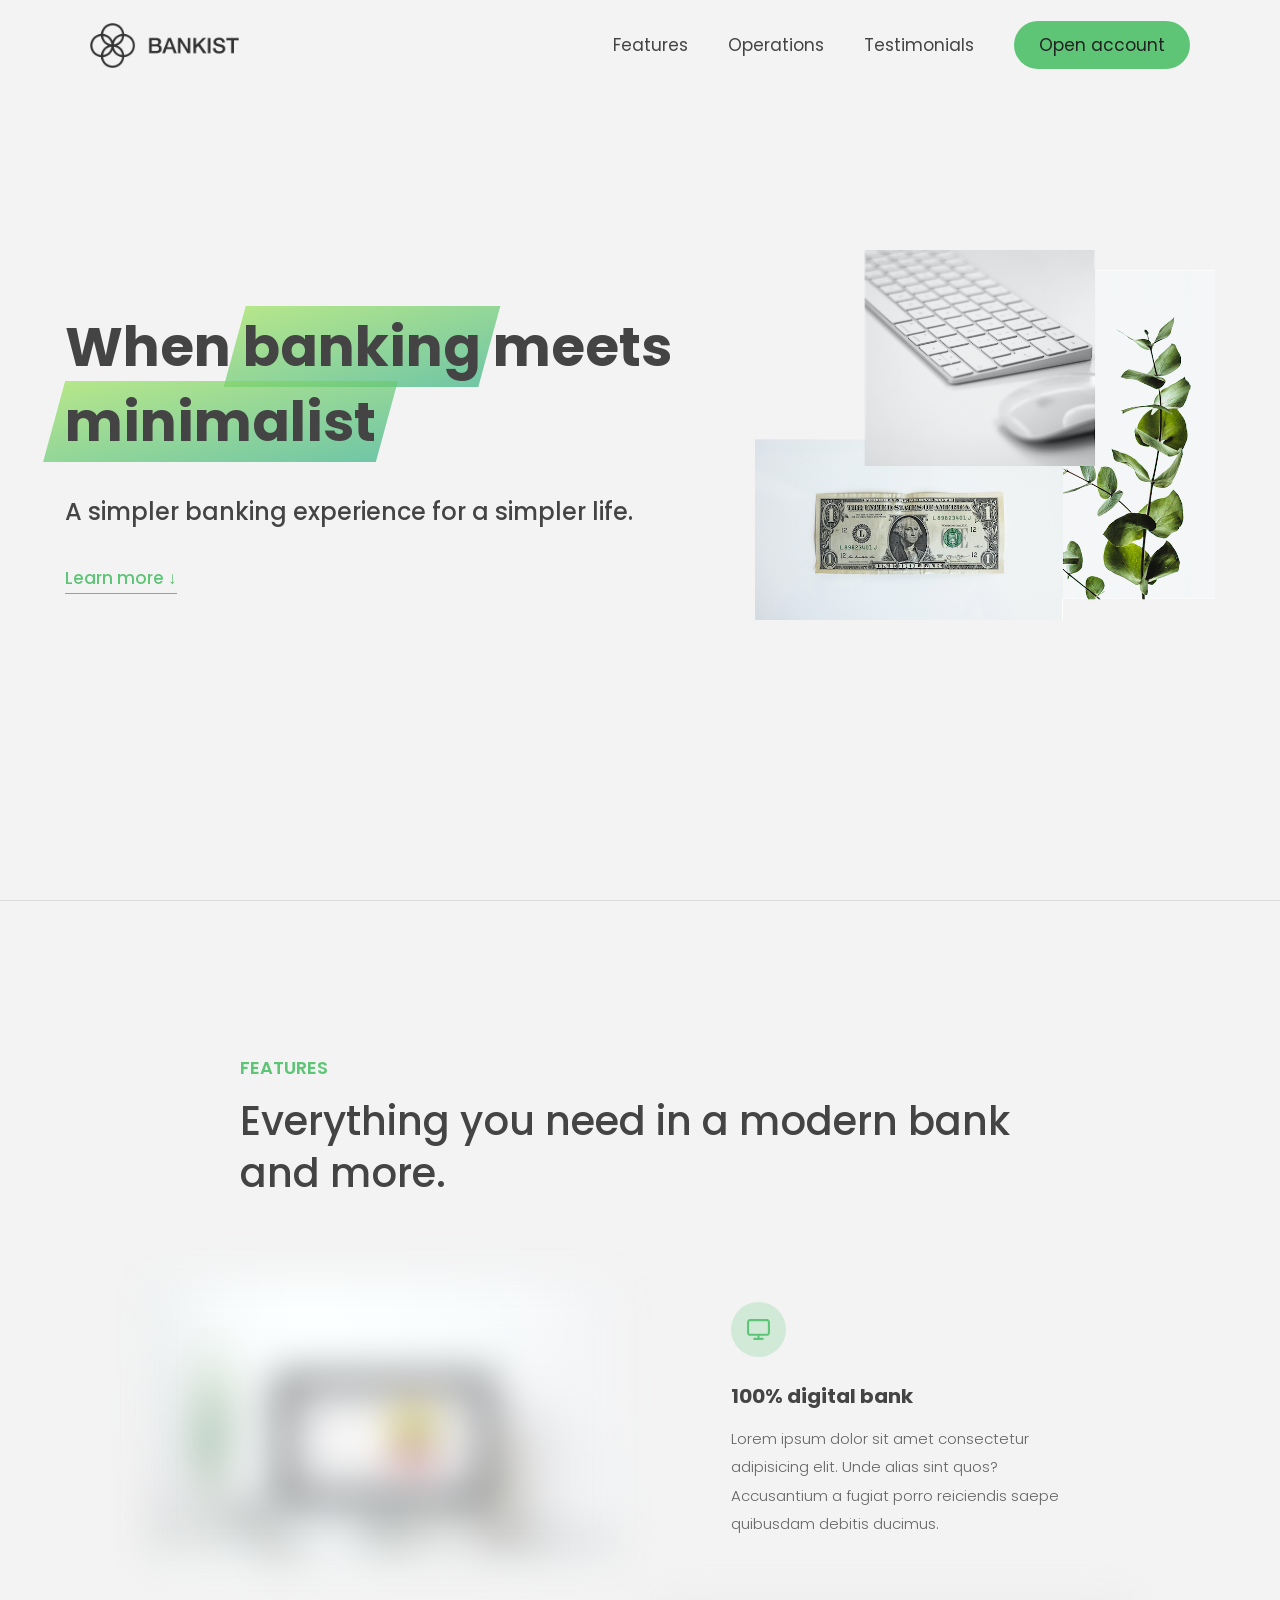
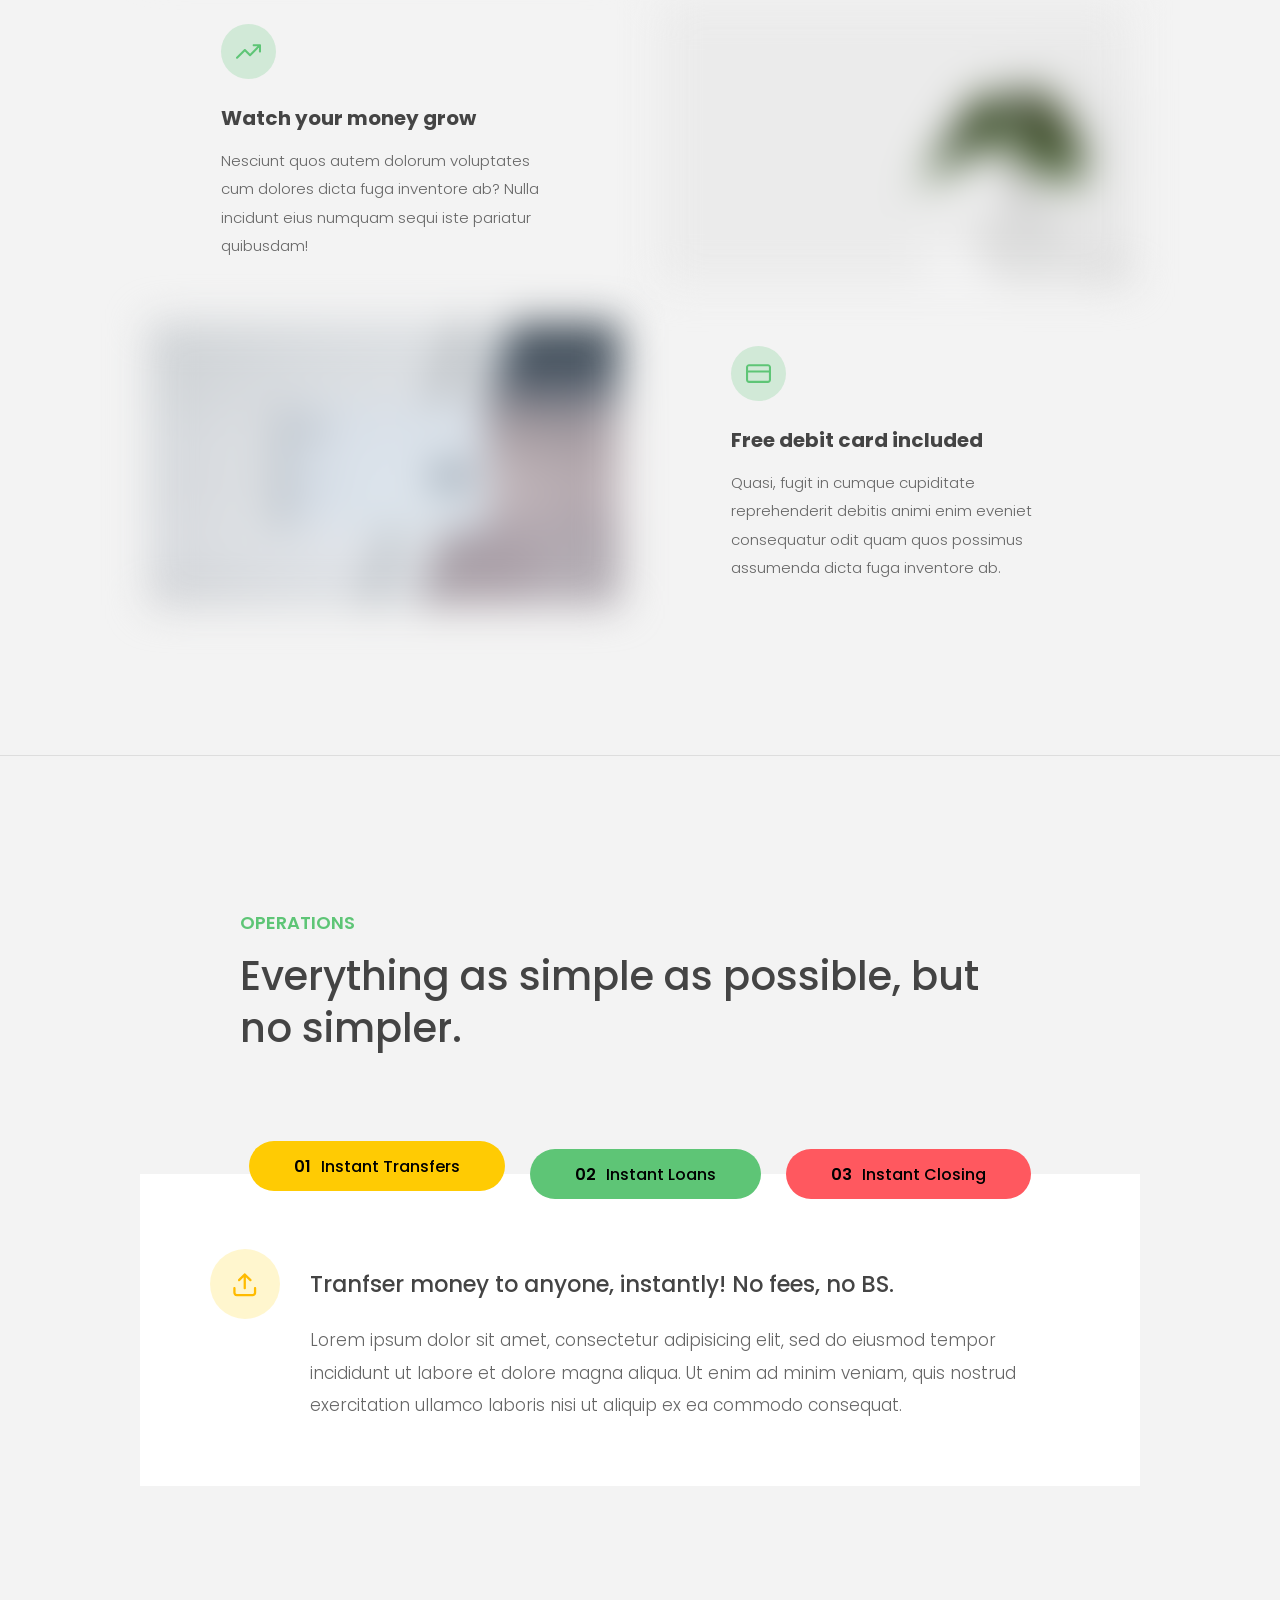
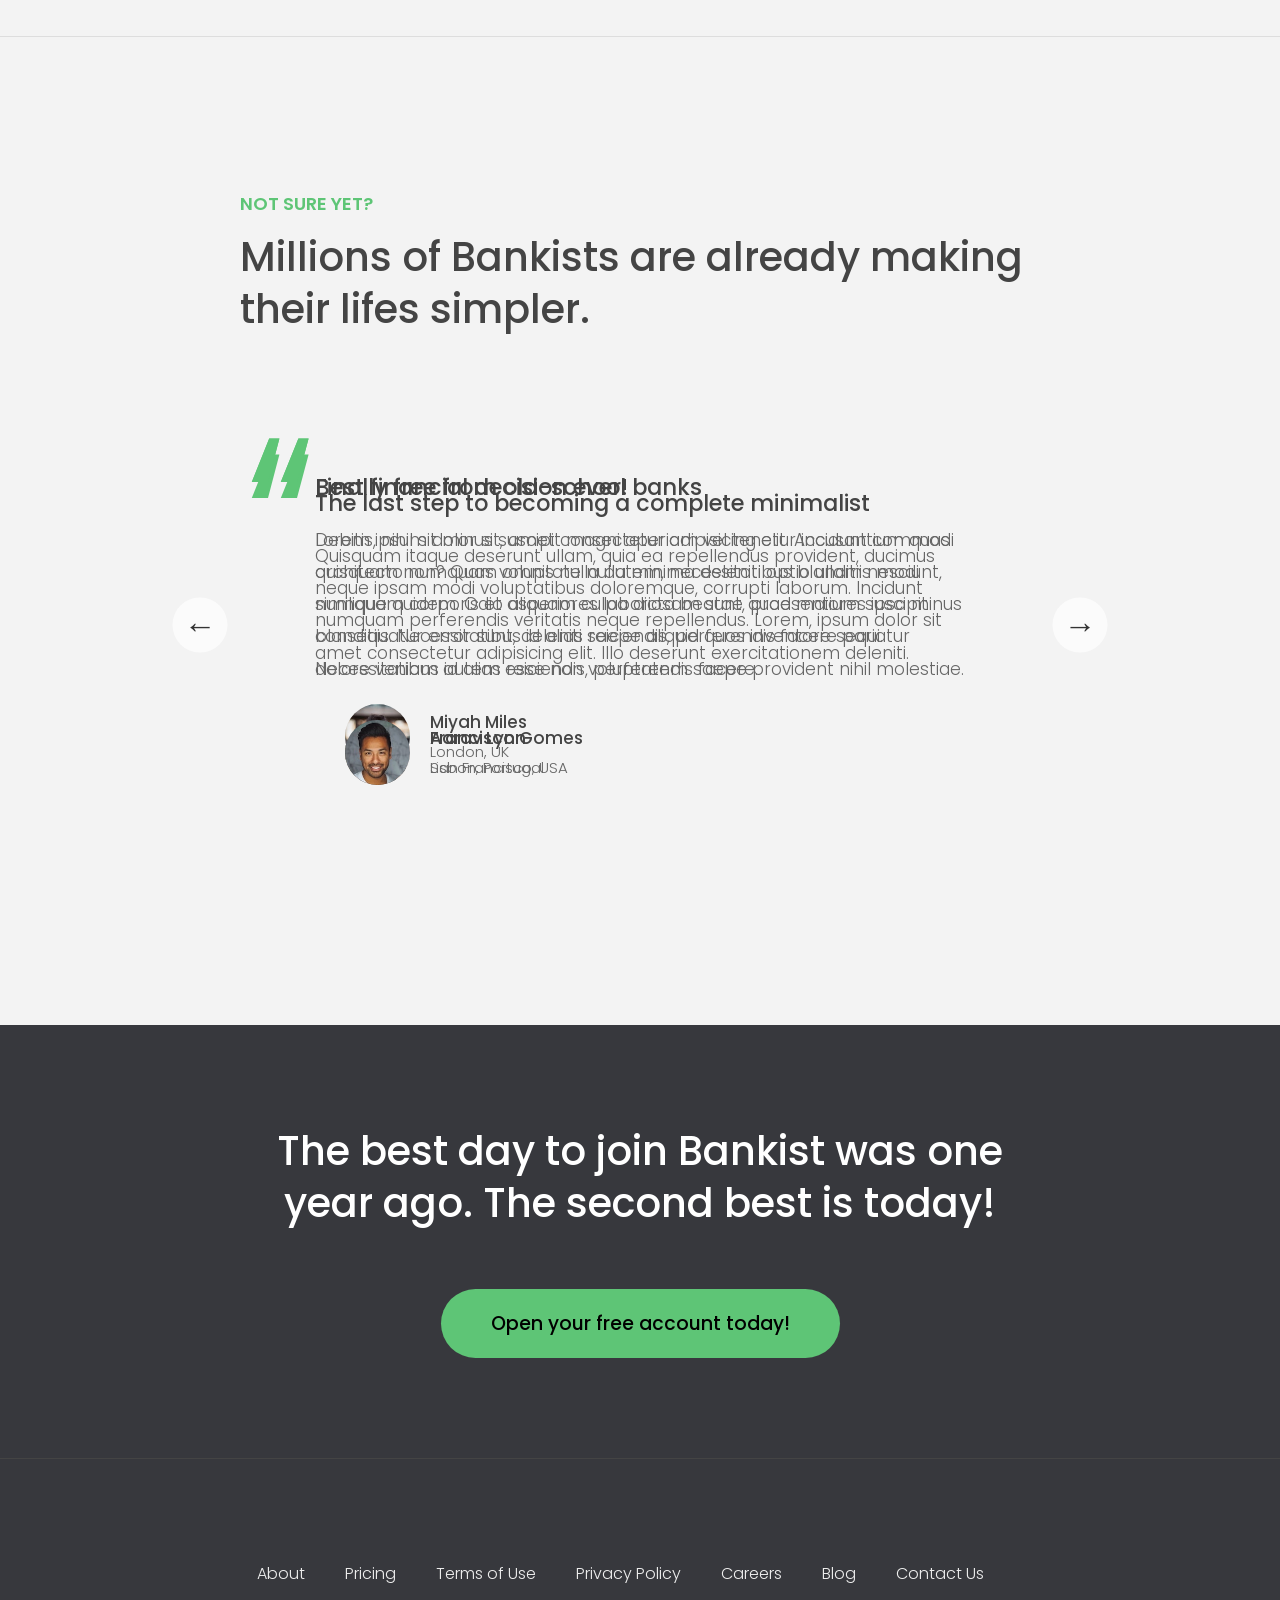
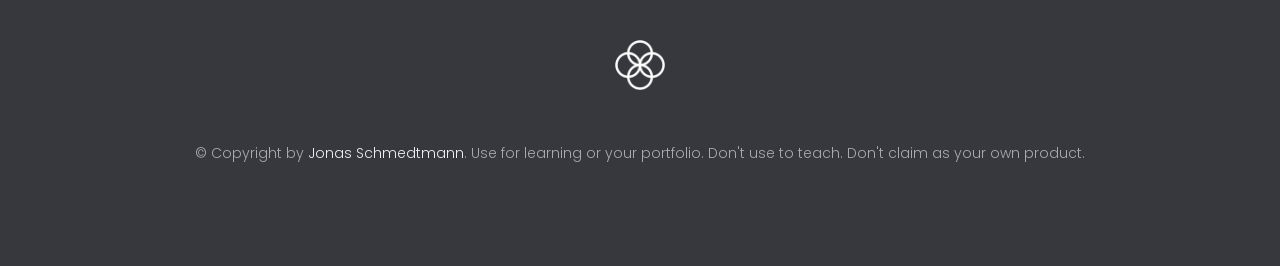
==== Project_5_Bankist_Home_Page/index.html @ e4cbe60b "Started Project 5 Bankist Home Page." ====
<!DOCTYPE html>
<html lang="en">
  <head>
    <meta charset="UTF-8" />
    <meta name="viewport" content="width=device-width, initial-scale=1.0" />
    <meta http-equiv="X-UA-Compatible" content="ie=edge" />
    <link rel="shortcut icon" type="image/png" href="img/icon.png" />

    <link
      href="https://fonts.googleapis.com/css?family=Poppins:300,400,500,600&display=swap"
      rel="stylesheet"
    />
    <link rel="stylesheet" href="style.css" />
    <title>Bankist | When Banking meets Minimalist</title>
  </head>
  <body>
    <header class="header">
      <nav class="nav">
        <img
          src="img/logo.png"
          alt="Bankist logo"
          class="nav__logo"
          id="logo"
        />
        <ul class="nav__links">
          <li class="nav__item">
            <a class="nav__link" href="#section--1">Features</a>
          </li>
          <li class="nav__item">
            <a class="nav__link" href="#section--2">Operations</a>
          </li>
          <li class="nav__item">
            <a class="nav__link" href="#section--3">Testimonials</a>
          </li>
          <li class="nav__item">
            <a class="nav__link nav__link--btn btn--show-modal" href="#"
              >Open account</a
            >
          </li>
        </ul>
      </nav>

      <div class="header__title">
        <h1>
          When
          <!-- Green highlight effect -->
          <span class="highlight">banking</span>
          meets<br />
          <span class="highlight">minimalist</span>
        </h1>
        <h4>A simpler banking experience for a simpler life.</h4>
        <button class="btn--text btn--scroll-to">Learn more &DownArrow;</button>
        <img
          src="img/hero.png"
          class="header__img"
          alt="Minimalist bank items"
        />
      </div>
    </header>

    <section class="section" id="section--1">
      <div class="section__title">
        <h2 class="section__description">Features</h2>
        <h3 class="section__header">
          Everything you need in a modern bank and more.
        </h3>
      </div>

      <div class="features">
        <img
          src="img/digital-lazy.jpg"
          data-src="img/digital.jpg"
          alt="Computer"
          class="features__img lazy-img"
        />
        <div class="features__feature">
          <div class="features__icon">
            <svg>
              <use xlink:href="img/icons.svg#icon-monitor"></use>
            </svg>
          </div>
          <h5 class="features__header">100% digital bank</h5>
          <p>
            Lorem ipsum dolor sit amet consectetur adipisicing elit. Unde alias
            sint quos? Accusantium a fugiat porro reiciendis saepe quibusdam
            debitis ducimus.
          </p>
        </div>

        <div class="features__feature">
          <div class="features__icon">
            <svg>
              <use xlink:href="img/icons.svg#icon-trending-up"></use>
            </svg>
          </div>
          <h5 class="features__header">Watch your money grow</h5>
          <p>
            Nesciunt quos autem dolorum voluptates cum dolores dicta fuga
            inventore ab? Nulla incidunt eius numquam sequi iste pariatur
            quibusdam!
          </p>
        </div>
        <img
          src="img/grow-lazy.jpg"
          data-src="img/grow.jpg"
          alt="Plant"
          class="features__img lazy-img"
        />

        <img
          src="img/card-lazy.jpg"
          data-src="img/card.jpg"
          alt="Credit card"
          class="features__img lazy-img"
        />
        <div class="features__feature">
          <div class="features__icon">
            <svg>
              <use xlink:href="img/icons.svg#icon-credit-card"></use>
            </svg>
          </div>
          <h5 class="features__header">Free debit card included</h5>
          <p>
            Quasi, fugit in cumque cupiditate reprehenderit debitis animi enim
            eveniet consequatur odit quam quos possimus assumenda dicta fuga
            inventore ab.
          </p>
        </div>
      </div>
    </section>

    <section class="section" id="section--2">
      <div class="section__title">
        <h2 class="section__description">Operations</h2>
        <h3 class="section__header">
          Everything as simple as possible, but no simpler.
        </h3>
      </div>

      <div class="operations">
        <div class="operations__tab-container">
          <button
            class="btn operations__tab operations__tab--1 operations__tab--active"
            data-tab="1"
          >
            <span>01</span>Instant Transfers
          </button>
          <button class="btn operations__tab operations__tab--2" data-tab="2">
            <span>02</span>Instant Loans
          </button>
          <button class="btn operations__tab operations__tab--3" data-tab="3">
            <span>03</span>Instant Closing
          </button>
        </div>
        <div
          class="operations__content operations__content--1 operations__content--active"
        >
          <div class="operations__icon operations__icon--1">
            <svg>
              <use xlink:href="img/icons.svg#icon-upload"></use>
            </svg>
          </div>
          <h5 class="operations__header">
            Tranfser money to anyone, instantly! No fees, no BS.
          </h5>
          <p>
            Lorem ipsum dolor sit amet, consectetur adipisicing elit, sed do
            eiusmod tempor incididunt ut labore et dolore magna aliqua. Ut enim
            ad minim veniam, quis nostrud exercitation ullamco laboris nisi ut
            aliquip ex ea commodo consequat.
          </p>
        </div>

        <div class="operations__content operations__content--2">
          <div class="operations__icon operations__icon--2">
            <svg>
              <use xlink:href="img/icons.svg#icon-home"></use>
            </svg>
          </div>
          <h5 class="operations__header">
            Buy a home or make your dreams come true, with instant loans.
          </h5>
          <p>
            Duis aute irure dolor in reprehenderit in voluptate velit esse
            cillum dolore eu fugiat nulla pariatur. Excepteur sint occaecat
            cupidatat non proident, sunt in culpa qui officia deserunt mollit
            anim id est laborum.
          </p>
        </div>
        <div class="operations__content operations__content--3">
          <div class="operations__icon operations__icon--3">
            <svg>
              <use xlink:href="img/icons.svg#icon-user-x"></use>
            </svg>
          </div>
          <h5 class="operations__header">
            No longer need your account? No problem! Close it instantly.
          </h5>
          <p>
            Excepteur sint occaecat cupidatat non proident, sunt in culpa qui
            officia deserunt mollit anim id est laborum. Ut enim ad minim
            veniam, quis nostrud exercitation ullamco laboris nisi ut aliquip ex
            ea commodo consequat.
          </p>
        </div>
      </div>
    </section>

    <section class="section" id="section--3">
      <div class="section__title section__title--testimonials">
        <h2 class="section__description">Not sure yet?</h2>
        <h3 class="section__header">
          Millions of Bankists are already making their lifes simpler.
        </h3>
      </div>

      <div class="slider">
        <div class="slide slide--1">
          <div class="testimonial">
            <h5 class="testimonial__header">Best financial decision ever!</h5>
            <blockquote class="testimonial__text">
              Lorem ipsum dolor sit, amet consectetur adipisicing elit.
              Accusantium quas quisquam non? Quas voluptate nulla minima
              deleniti optio ullam nesciunt, numquam corporis et asperiores
              laboriosam sunt, praesentium suscipit blanditiis. Necessitatibus
              id alias reiciendis, perferendis facere pariatur dolore veniam
              autem esse non voluptatem saepe provident nihil molestiae.
            </blockquote>
            <address class="testimonial__author">
              <img src="img/user-1.jpg" alt="" class="testimonial__photo" />
              <h6 class="testimonial__name">Aarav Lynn</h6>
              <p class="testimonial__location">San Francisco, USA</p>
            </address>
          </div>
        </div>

        <div class="slide slide--2">
          <div class="testimonial">
            <h5 class="testimonial__header">
              The last step to becoming a complete minimalist
            </h5>
            <blockquote class="testimonial__text">
              Quisquam itaque deserunt ullam, quia ea repellendus provident,
              ducimus neque ipsam modi voluptatibus doloremque, corrupti
              laborum. Incidunt numquam perferendis veritatis neque repellendus.
              Lorem, ipsum dolor sit amet consectetur adipisicing elit. Illo
              deserunt exercitationem deleniti.
            </blockquote>
            <address class="testimonial__author">
              <img src="img/user-2.jpg" alt="" class="testimonial__photo" />
              <h6 class="testimonial__name">Miyah Miles</h6>
              <p class="testimonial__location">London, UK</p>
            </address>
          </div>
        </div>

        <div class="slide slide--3">
          <div class="testimonial">
            <h5 class="testimonial__header">
              Finally free from old-school banks
            </h5>
            <blockquote class="testimonial__text">
              Debitis, nihil sit minus suscipit magni aperiam vel tenetur
              incidunt commodi architecto numquam omnis nulla autem,
              necessitatibus blanditiis modi similique quidem. Odio aliquam
              culpa dicta beatae quod maiores ipsa minus consequatur error sunt,
              deleniti saepe aliquid quos inventore sequi. Necessitatibus id
              alias reiciendis, perferendis facere.
            </blockquote>
            <address class="testimonial__author">
              <img src="img/user-3.jpg" alt="" class="testimonial__photo" />
              <h6 class="testimonial__name">Francisco Gomes</h6>
              <p class="testimonial__location">Lisbon, Portugal</p>
            </address>
          </div>
        </div>

        <!-- <div class="slide"><img src="img/img-1.jpg" alt="Photo 1" /></div>
        <div class="slide"><img src="img/img-2.jpg" alt="Photo 2" /></div>
        <div class="slide"><img src="img/img-3.jpg" alt="Photo 3" /></div>
        <div class="slide"><img src="img/img-4.jpg" alt="Photo 4" /></div> -->
        <button class="slider__btn slider__btn--left">&larr;</button>
        <button class="slider__btn slider__btn--right">&rarr;</button>
        <div class="dots"></div>
      </div>
    </section>

    <section class="section section--sign-up">
      <div class="section__title">
        <h3 class="section__header">
          The best day to join Bankist was one year ago. The second best is
          today!
        </h3>
      </div>
      <button class="btn btn--show-modal">Open your free account today!</button>
    </section>

    <footer class="footer">
      <ul class="footer__nav">
        <li class="footer__item">
          <a class="footer__link" href="#">About</a>
        </li>
        <li class="footer__item">
          <a class="footer__link" href="#">Pricing</a>
        </li>
        <li class="footer__item">
          <a class="footer__link" href="#">Terms of Use</a>
        </li>
        <li class="footer__item">
          <a class="footer__link" href="#">Privacy Policy</a>
        </li>
        <li class="footer__item">
          <a class="footer__link" href="#">Careers</a>
        </li>
        <li class="footer__item">
          <a class="footer__link" href="#">Blog</a>
        </li>
        <li class="footer__item">
          <a class="footer__link" href="#">Contact Us</a>
        </li>
      </ul>
      <img src="img/icon.png" alt="Logo" class="footer__logo" />
      <p class="footer__copyright">
        &copy; Copyright by
        <a
          class="footer__link twitter-link"
          target="_blank"
          href="https://twitter.com/jonasschmedtman"
          >Jonas Schmedtmann</a
        >. Use for learning or your portfolio. Don't use to teach. Don't claim
        as your own product.
      </p>
    </footer>

    <div class="modal hidden">
      <button class="btn--close-modal">&times;</button>
      <h2 class="modal__header">
        Open your bank account <br />
        in just <span class="highlight">5 minutes</span>
      </h2>
      <form class="modal__form">
        <label>First Name</label>
        <input type="text" />
        <label>Last Name</label>
        <input type="text" />
        <label>Email Address</label>
        <input type="email" />
        <button class="btn">Next step &rarr;</button>
      </form>
    </div>
    <div class="overlay hidden"></div>

    <script src="script.js"></script>
  </body>
</html>
---- Project_5_Bankist_Home_Page/style.css ----
/* The page is NOT responsive. You can implement responsiveness yourself if you wanna have some fun 😃 */

:root {
  --color-primary: #5ec576;
  --color-secondary: #ffcb03;
  --color-tertiary: #ff585f;
  --color-primary-darker: #4bbb7d;
  --color-secondary-darker: #ffbb00;
  --color-tertiary-darker: #fd424b;
  --color-primary-opacity: #5ec5763a;
  --color-secondary-opacity: #ffcd0331;
  --color-tertiary-opacity: #ff58602d;
  --gradient-primary: linear-gradient(to top left, #39b385, #9be15d);
  --gradient-secondary: linear-gradient(to top left, #ffb003, #ffcb03);
}

* {
  margin: 0;
  padding: 0;
  box-sizing: inherit;
}

html {
  font-size: 62.5%;
  box-sizing: border-box;
}

body {
  font-family: 'Poppins', sans-serif;
  font-weight: 300;
  color: #444;
  line-height: 1.9;
  background-color: #f3f3f3;
}

/* GENERAL ELEMENTS */
.section {
  padding: 15rem 3rem;
  border-top: 1px solid #ddd;

  transition: transform 1s, opacity 1s;
}

.section--hidden {
  opacity: 0;
  transform: translateY(8rem);
}

.section__title {
  max-width: 80rem;
  margin: 0 auto 8rem auto;
}

.section__description {
  font-size: 1.8rem;
  font-weight: 600;
  text-transform: uppercase;
  color: var(--color-primary);
  margin-bottom: 1rem;
}

.section__header {
  font-size: 4rem;
  line-height: 1.3;
  font-weight: 500;
}

.btn {
  display: inline-block;
  background-color: var(--color-primary);
  font-size: 1.6rem;
  font-family: inherit;
  font-weight: 500;
  border: none;
  padding: 1.25rem 4.5rem;
  border-radius: 10rem;
  cursor: pointer;
  transition: all 0.3s;
}

.btn:hover {
  background-color: var(--color-primary-darker);
}

.btn--text {
  display: inline-block;
  background: none;
  font-size: 1.7rem;
  font-family: inherit;
  font-weight: 500;
  color: var(--color-primary);
  border: none;
  border-bottom: 1px solid currentColor;
  padding-bottom: 2px;
  cursor: pointer;
  transition: all 0.3s;
}

p {
  color: #666;
}

/* This is BAD for accessibility! Don't do in the real world! */
button:focus {
  outline: none;
}

img {
  transition: filter 0.5s;
}

.lazy-img {
  filter: blur(20px);
}

/* NAVIGATION */
.nav {
  display: flex;
  justify-content: space-between;
  align-items: center;
  height: 9rem;
  width: 100%;
  padding: 0 6rem;
  z-index: 100;
}

/* nav and stickly class at the same time */
.nav.sticky {
  position: fixed;
  background-color: rgba(255, 255, 255, 0.95);
}

.nav__logo {
  height: 4.5rem;
  transition: all 0.3s;
}

.nav__links {
  display: flex;
  align-items: center;
  list-style: none;
}

.nav__item {
  margin-left: 4rem;
}

.nav__link:link,
.nav__link:visited {
  font-size: 1.7rem;
  font-weight: 400;
  color: inherit;
  text-decoration: none;
  display: block;
  transition: all 0.3s;
}

.nav__link--btn:link,
.nav__link--btn:visited {
  padding: 0.8rem 2.5rem;
  border-radius: 3rem;
  background-color: var(--color-primary);
  color: #222;
}

.nav__link--btn:hover,
.nav__link--btn:active {
  color: inherit;
  background-color: var(--color-primary-darker);
  color: #333;
}

/* HEADER */
.header {
  padding: 0 3rem;
  height: 100vh;
  display: flex;
  flex-direction: column;
  align-items: center;
}

.header__title {
  flex: 1;

  max-width: 115rem;
  display: grid;
  grid-template-columns: 3fr 2fr;
  row-gap: 3rem;
  align-content: center;
  justify-content: center;

  align-items: start;
  justify-items: start;
}

h1 {
  font-size: 5.5rem;
  line-height: 1.35;
}

h4 {
  font-size: 2.4rem;
  font-weight: 500;
}

.header__img {
  width: 100%;
  grid-column: 2 / 3;
  grid-row: 1 / span 4;
  transform: translateY(-6rem);
}

.highlight {
  position: relative;
}

.highlight::after {
  display: block;
  content: '';
  position: absolute;
  bottom: 0;
  left: 0;
  height: 100%;
  width: 100%;
  z-index: -1;
  opacity: 0.7;
  transform: scale(1.07, 1.05) skewX(-15deg);
  background-image: var(--gradient-primary);
}

/* FEATURES */
.features {
  display: grid;
  grid-template-columns: 1fr 1fr;
  gap: 4rem;
  margin: 0 12rem;
}

.features__img {
  width: 100%;
}

.features__feature {
  align-self: center;
  justify-self: center;
  width: 70%;
  font-size: 1.5rem;
}

.features__icon {
  display: flex;
  align-items: center;
  justify-content: center;
  background-color: var(--color-primary-opacity);
  height: 5.5rem;
  width: 5.5rem;
  border-radius: 50%;
  margin-bottom: 2rem;
}

.features__icon svg {
  height: 2.5rem;
  width: 2.5rem;
  fill: var(--color-primary);
}

.features__header {
  font-size: 2rem;
  margin-bottom: 1rem;
}

/* OPERATIONS */
.operations {
  max-width: 100rem;
  margin: 12rem auto 0 auto;

  background-color: #fff;
}

.operations__tab-container {
  display: flex;
  justify-content: center;
}

.operations__tab {
  margin-right: 2.5rem;
  transform: translateY(-50%);
}

.operations__tab span {
  margin-right: 1rem;
  font-weight: 600;
  display: inline-block;
}

.operations__tab--1 {
  background-color: var(--color-secondary);
}

.operations__tab--1:hover {
  background-color: var(--color-secondary-darker);
}

.operations__tab--3 {
  background-color: var(--color-tertiary);
  margin: 0;
}

.operations__tab--3:hover {
  background-color: var(--color-tertiary-darker);
}

.operations__tab--active {
  transform: translateY(-66%);
}

.operations__content {
  display: none;

  /* JUST PRESENTATIONAL */
  font-size: 1.7rem;
  padding: 2.5rem 7rem 6.5rem 7rem;
}

.operations__content--active {
  display: grid;
  grid-template-columns: 7rem 1fr;
  column-gap: 3rem;
  row-gap: 0.5rem;
}

.operations__header {
  font-size: 2.25rem;
  font-weight: 500;
  align-self: center;
}

.operations__icon {
  display: flex;
  align-items: center;
  justify-content: center;
  height: 7rem;
  width: 7rem;
  border-radius: 50%;
}

.operations__icon svg {
  height: 2.75rem;
  width: 2.75rem;
}

.operations__content p {
  grid-column: 2;
}

.operations__icon--1 {
  background-color: var(--color-secondary-opacity);
}
.operations__icon--2 {
  background-color: var(--color-primary-opacity);
}
.operations__icon--3 {
  background-color: var(--color-tertiary-opacity);
}
.operations__icon--1 svg {
  fill: var(--color-secondary-darker);
}
.operations__icon--2 svg {
  fill: var(--color-primary);
}
.operations__icon--3 svg {
  fill: var(--color-tertiary);
}

/* SLIDER */
.slider {
  max-width: 100rem;
  height: 50rem;
  margin: 0 auto;
  position: relative;

  /* IN THE END */
  overflow: hidden;
}

.slide {
  position: absolute;
  top: 0;
  width: 100%;
  height: 50rem;

  display: flex;
  align-items: center;
  justify-content: center;

  /* THIS creates the animation! */
  transition: transform 1s;
}

.slide > img {
  /* Only for images that have different size than slide */
  width: 100%;
  height: 100%;
  object-fit: cover;
}

.slider__btn {
  position: absolute;
  top: 50%;
  z-index: 10;

  border: none;
  background: rgba(255, 255, 255, 0.7);
  font-family: inherit;
  color: #333;
  border-radius: 50%;
  height: 5.5rem;
  width: 5.5rem;
  font-size: 3.25rem;
  cursor: pointer;
}

.slider__btn--left {
  left: 6%;
  transform: translate(-50%, -50%);
}

.slider__btn--right {
  right: 6%;
  transform: translate(50%, -50%);
}

.dots {
  position: absolute;
  bottom: 5%;
  left: 50%;
  transform: translateX(-50%);
  display: flex;
}

.dots__dot {
  border: none;
  background-color: #b9b9b9;
  opacity: 0.7;
  height: 1rem;
  width: 1rem;
  border-radius: 50%;
  margin-right: 1.75rem;
  cursor: pointer;
  transition: all 0.5s;

  /* Only necessary when overlying images */
  /* box-shadow: 0 0.6rem 1.5rem rgba(0, 0, 0, 0.7); */
}

.dots__dot:last-child {
  margin: 0;
}

.dots__dot--active {
  /* background-color: #fff; */
  background-color: #888;
  opacity: 1;
}

/* TESTIMONIALS */
.testimonial {
  width: 65%;
  position: relative;
}

.testimonial::before {
  content: '\201C';
  position: absolute;
  top: -5.7rem;
  left: -6.8rem;
  line-height: 1;
  font-size: 20rem;
  font-family: inherit;
  color: var(--color-primary);
  z-index: -1;
}

.testimonial__header {
  font-size: 2.25rem;
  font-weight: 500;
  margin-bottom: 1.5rem;
}

.testimonial__text {
  font-size: 1.7rem;
  margin-bottom: 3.5rem;
  color: #666;
}

.testimonial__author {
  margin-left: 3rem;
  font-style: normal;

  display: grid;
  grid-template-columns: 6.5rem 1fr;
  column-gap: 2rem;
}

.testimonial__photo {
  grid-row: 1 / span 2;
  width: 6.5rem;
  border-radius: 50%;
}

.testimonial__name {
  font-size: 1.7rem;
  font-weight: 500;
  align-self: end;
  margin: 0;
}

.testimonial__location {
  font-size: 1.5rem;
}

.section__title--testimonials {
  margin-bottom: 4rem;
}

/* SIGNUP */
.section--sign-up {
  background-color: #37383d;
  border-top: none;
  border-bottom: 1px solid #444;
  text-align: center;
  padding: 10rem 3rem;
}

.section--sign-up .section__header {
  color: #fff;
  text-align: center;
}

.section--sign-up .section__title {
  margin-bottom: 6rem;
}

.section--sign-up .btn {
  font-size: 1.9rem;
  padding: 2rem 5rem;
}

/* FOOTER */
.footer {
  padding: 10rem 3rem;
  background-color: #37383d;
}

.footer__nav {
  list-style: none;
  display: flex;
  justify-content: center;
  margin-bottom: 5rem;
}

.footer__item {
  margin-right: 4rem;
}

.footer__link {
  font-size: 1.6rem;
  color: #eee;
  text-decoration: none;
}

.footer__logo {
  height: 5rem;
  display: block;
  margin: 0 auto;
  margin-bottom: 5rem;
}

.footer__copyright {
  font-size: 1.4rem;
  color: #aaa;
  text-align: center;
}

.footer__copyright .footer__link {
  font-size: 1.4rem;
}

/* MODAL WINDOW */
.modal {
  position: fixed;
  top: 50%;
  left: 50%;
  transform: translate(-50%, -50%);
  max-width: 60rem;
  background-color: #f3f3f3;
  padding: 5rem 6rem;
  box-shadow: 0 4rem 6rem rgba(0, 0, 0, 0.3);
  z-index: 1000;
  transition: all 0.5s;
}

.overlay {
  position: fixed;
  top: 0;
  left: 0;
  width: 100%;
  height: 100%;
  background-color: rgba(0, 0, 0, 0.5);
  backdrop-filter: blur(4px);
  z-index: 100;
  transition: all 0.5s;
}

.modal__header {
  font-size: 3.25rem;
  margin-bottom: 4.5rem;
  line-height: 1.5;
}

.modal__form {
  margin: 0 3rem;
  display: grid;
  grid-template-columns: 1fr 2fr;
  align-items: center;
  gap: 2.5rem;
}

.modal__form label {
  font-size: 1.7rem;
  font-weight: 500;
}

.modal__form input {
  font-size: 1.7rem;
  padding: 1rem 1.5rem;
  border: 1px solid #ddd;
  border-radius: 0.5rem;
}

.modal__form button {
  grid-column: 1 / span 2;
  justify-self: center;
  margin-top: 1rem;
}

.btn--close-modal {
  font-family: inherit;
  color: inherit;
  position: absolute;
  top: 0.5rem;
  right: 2rem;
  font-size: 4rem;
  cursor: pointer;
  border: none;
  background: none;
}

.hidden {
  visibility: hidden;
  opacity: 0;
}

/* COOKIE MESSAGE */
.cookie-message {
  display: flex;
  align-items: center;
  justify-content: space-evenly;
  width: 100%;
  background-color: white;
  color: #bbb;
  font-size: 1.5rem;
  font-weight: 400;
}
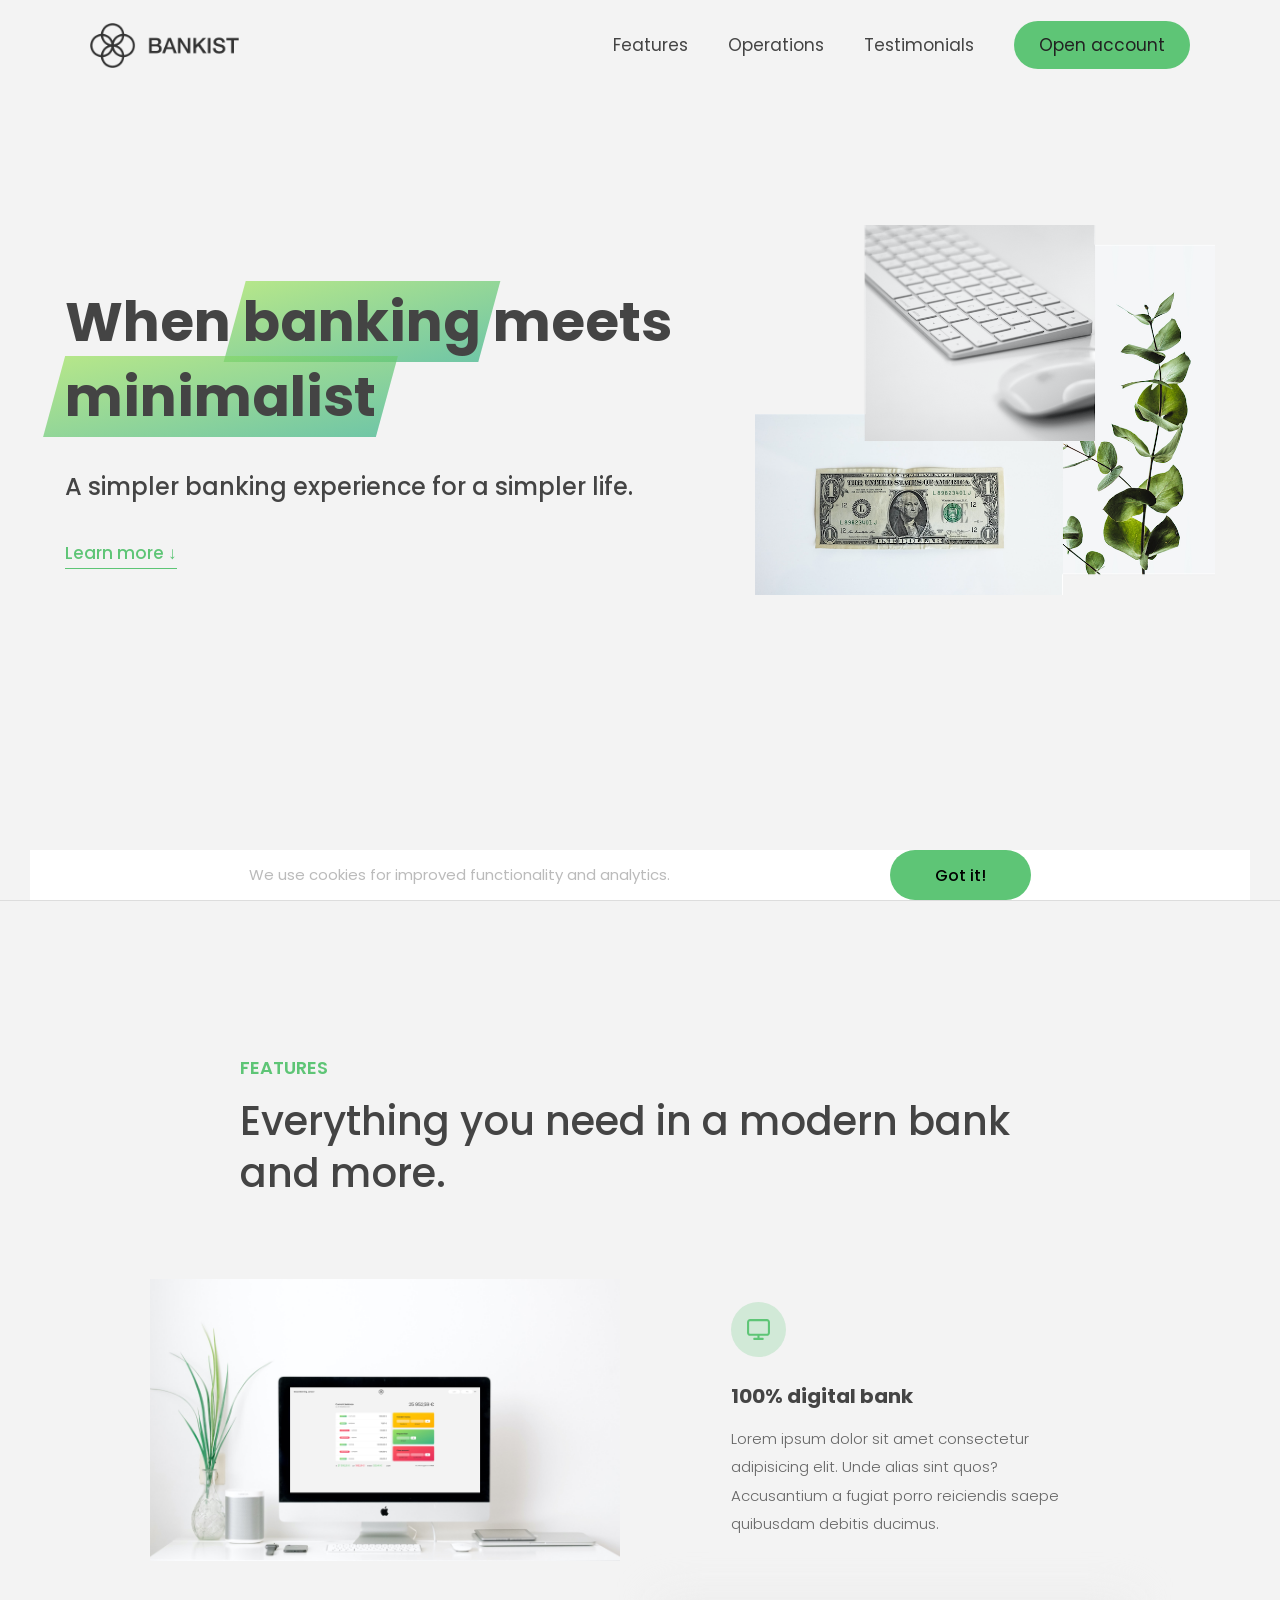
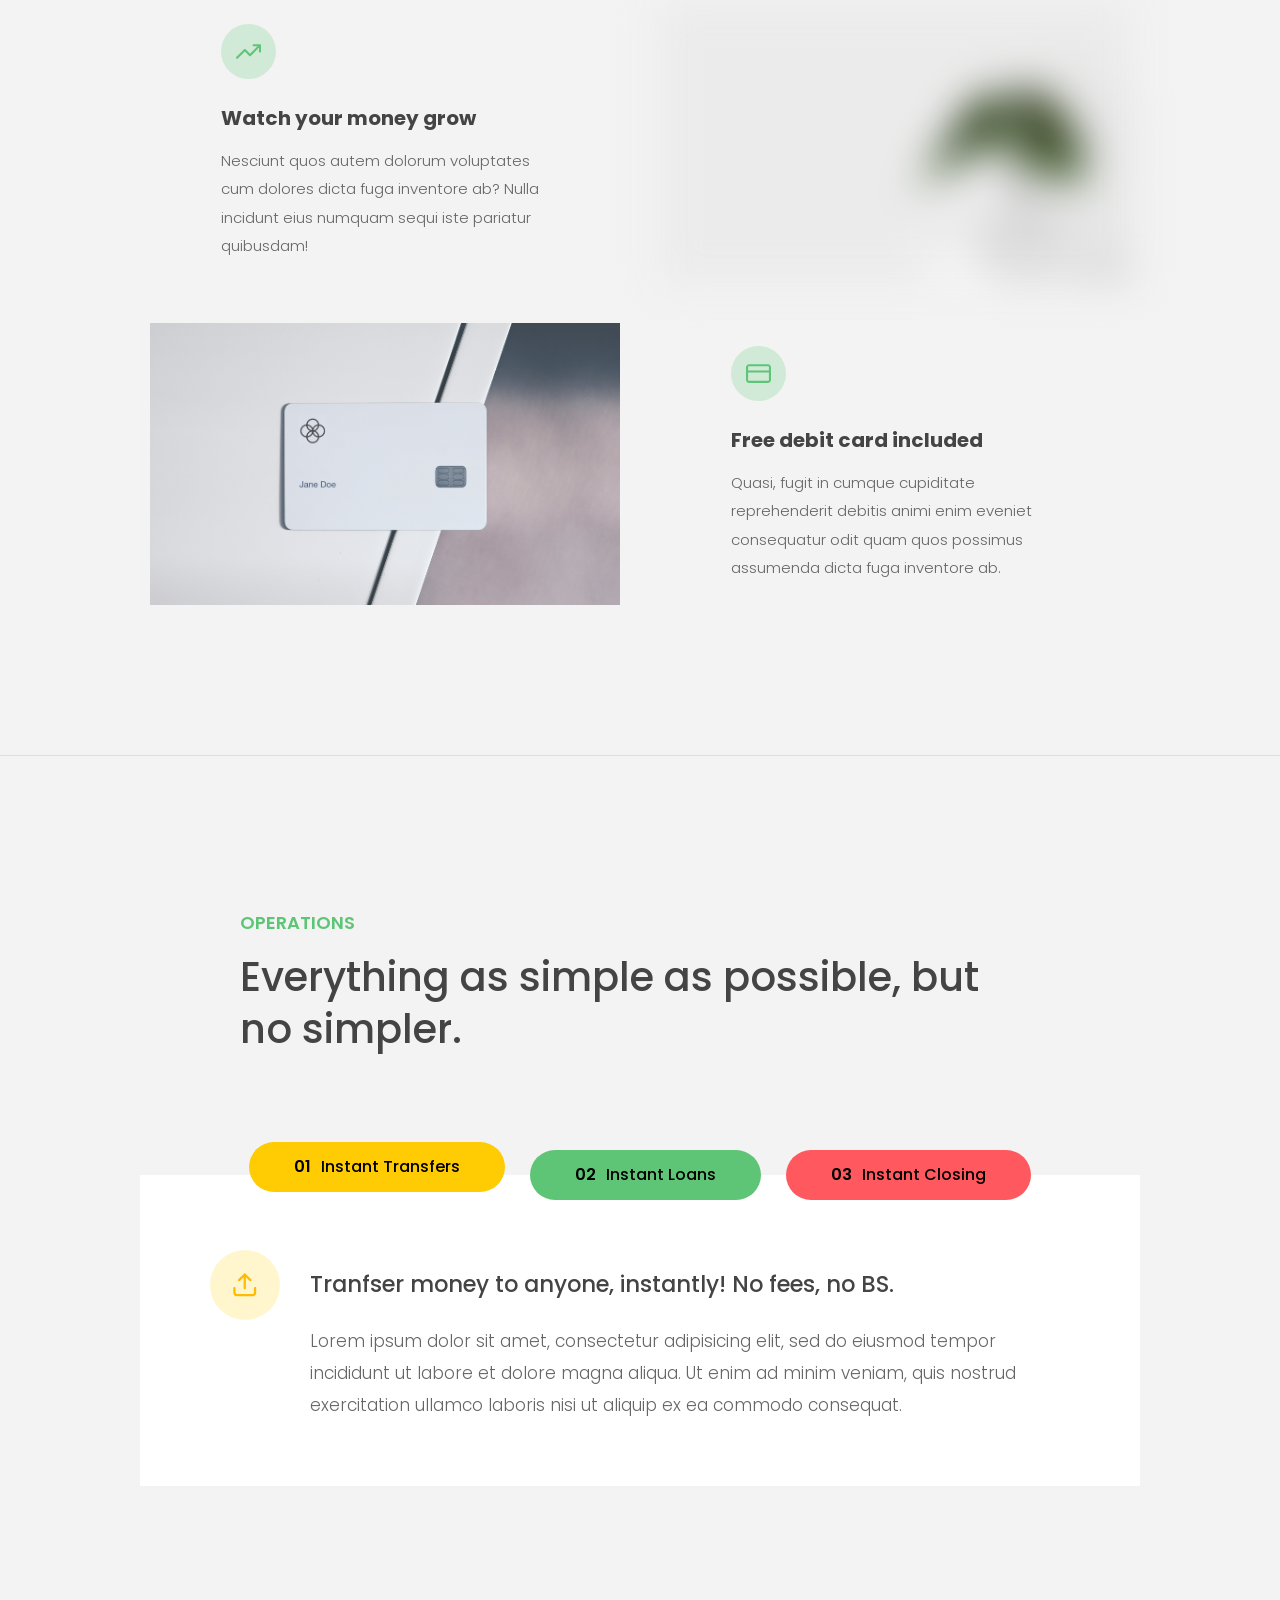
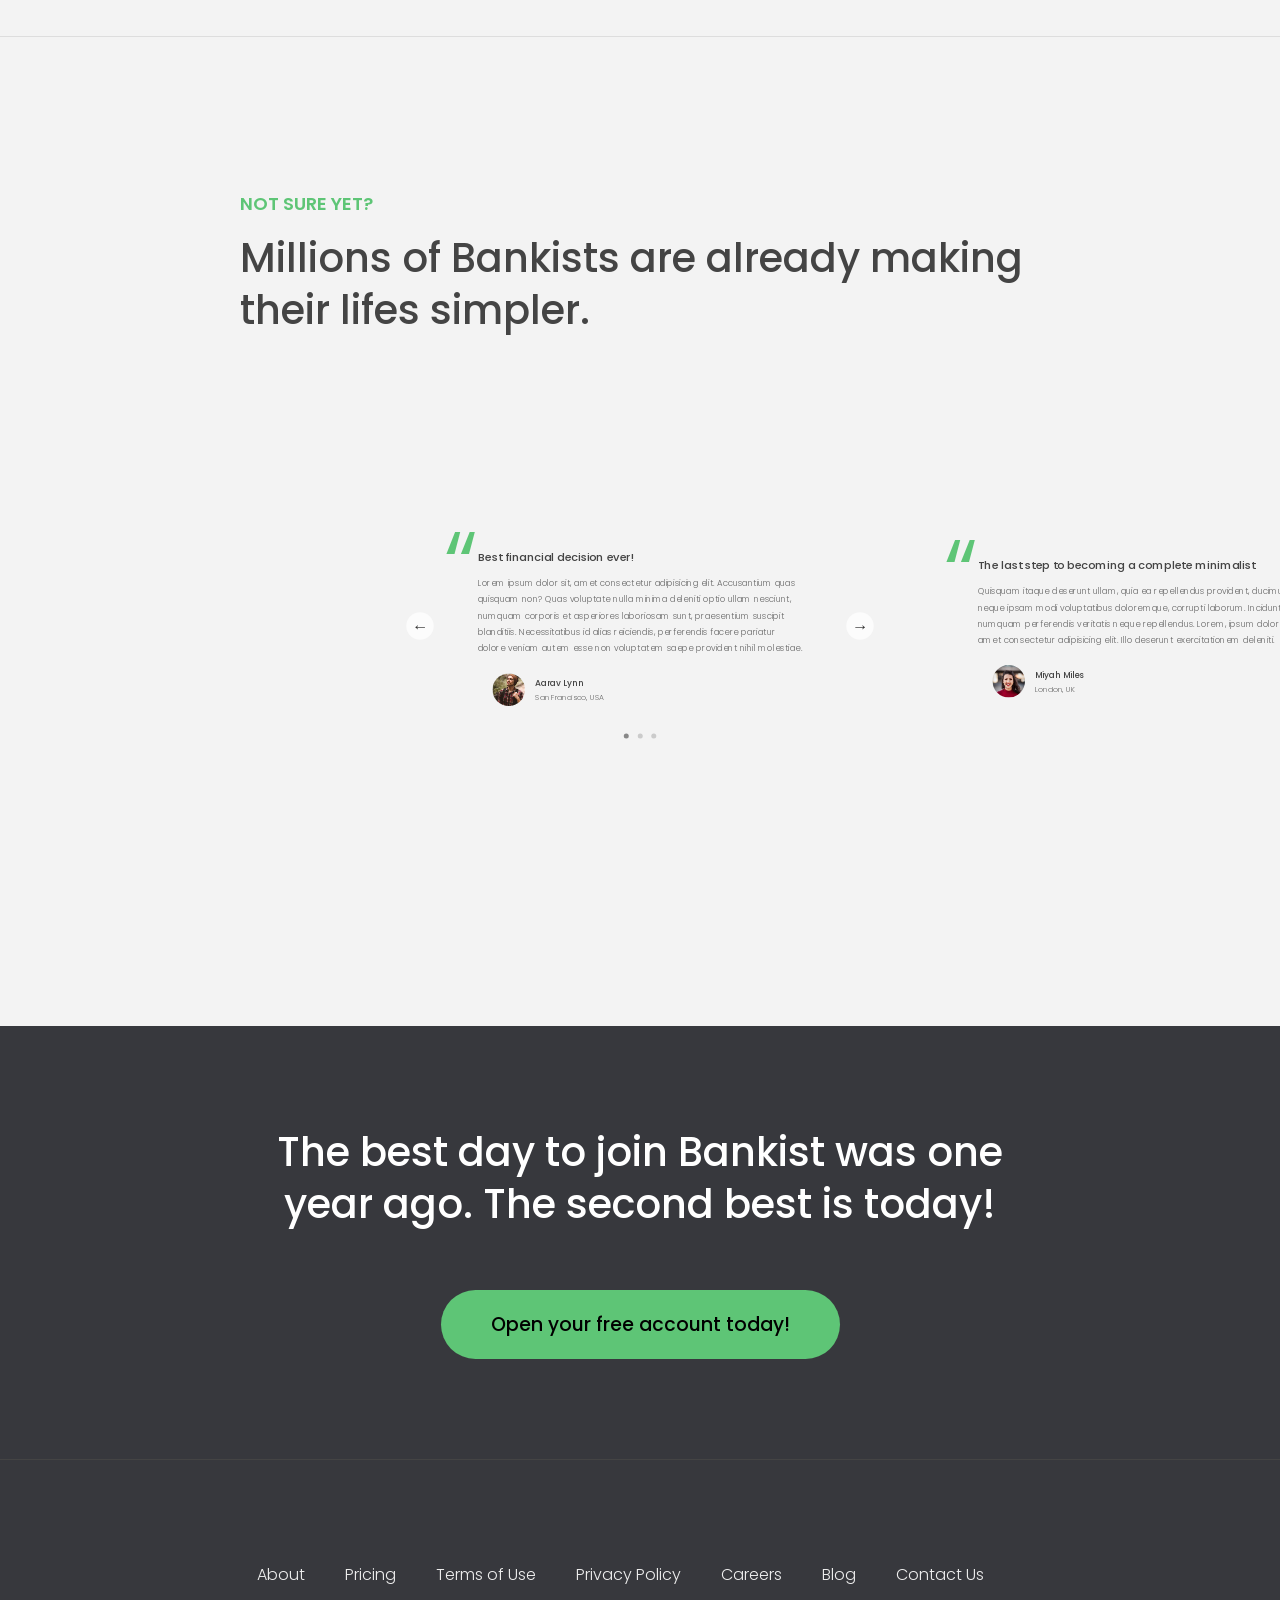
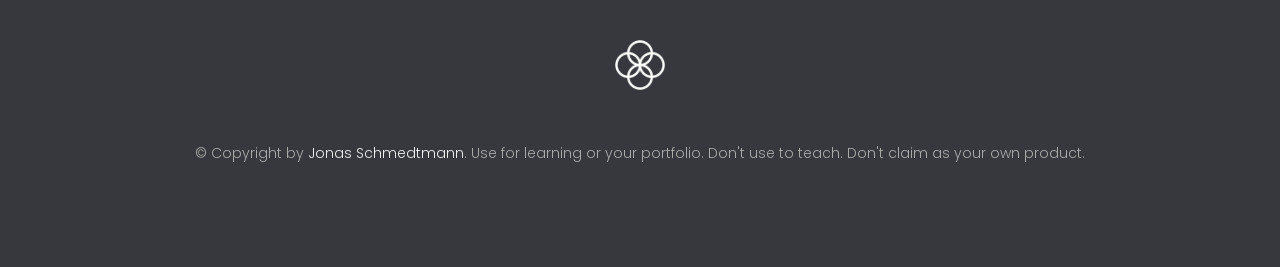
==== commit 5836609f: "Finished bankist home page project." ====
--- a/Project_5_Bankist_Home_Page/index.html
+++ b/Project_5_Bankist_Home_Page/index.html
@@ -12,6 +12,7 @@
     />
     <link rel="stylesheet" href="style.css" />
     <title>Bankist | When Banking meets Minimalist</title>
+    <script defer src="script.js"></script>
   </head>
   <body>
     <header class="header">
@@ -349,7 +350,5 @@
       </form>
     </div>
     <div class="overlay hidden"></div>
-
-    <script src="script.js"></script>
   </body>
-</html>+</html>
